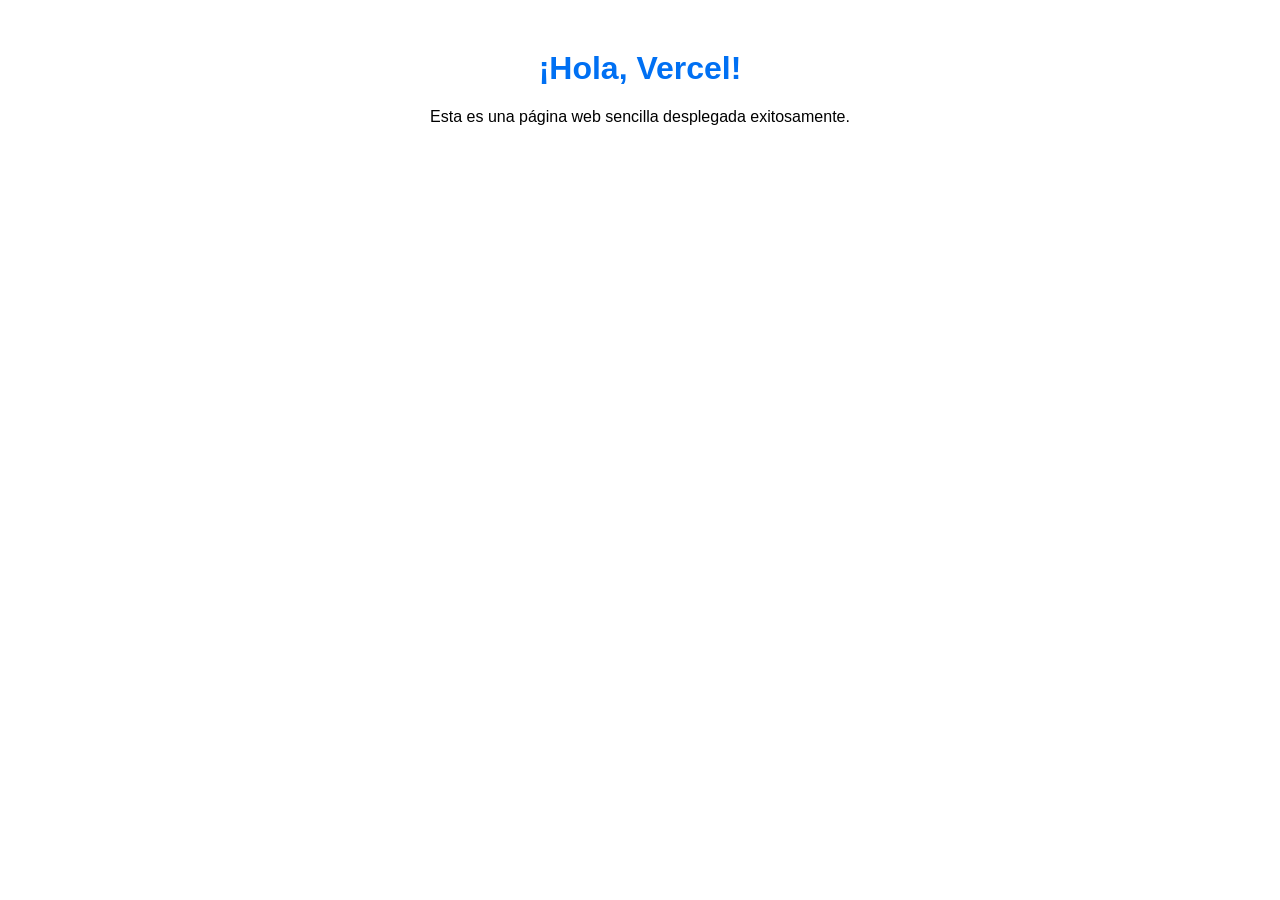
==== index.html @ 817bfa85 "Commit inicial" ====
<!DOCTYPE html>
<html lang="es">
<head>
    <meta charset="UTF-8">
    <meta name="viewport" content="width=device-width, initial-scale=1.0">
    <title>Mi Primera Página en Vercel</title>
    <style>
        body { font-family: Arial, sans-serif; text-align: center; margin-top: 50px; }
        h1 { color: #0070f3; }
    </style>
</head>
<body>
    <h1>¡Hola, Vercel!</h1>
    <p>Esta es una página web sencilla desplegada exitosamente.</p>
</body>
</html>
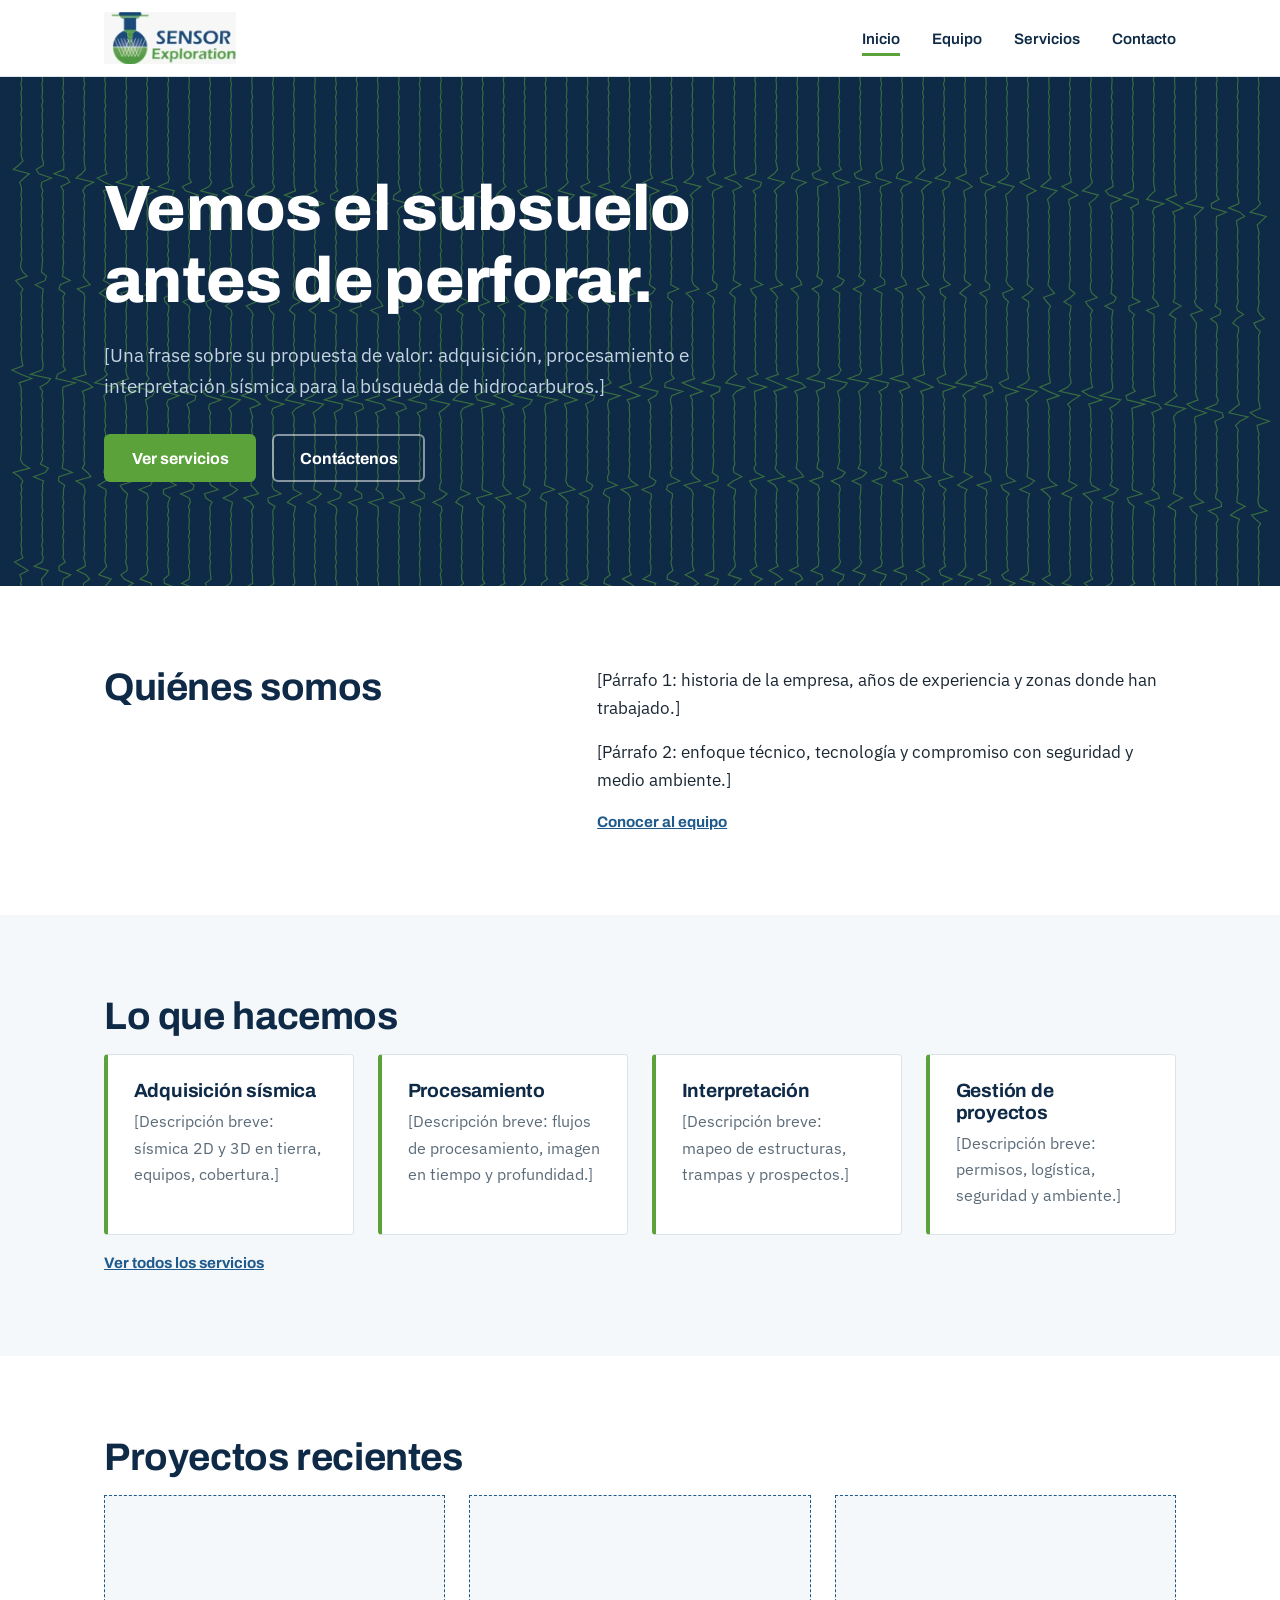
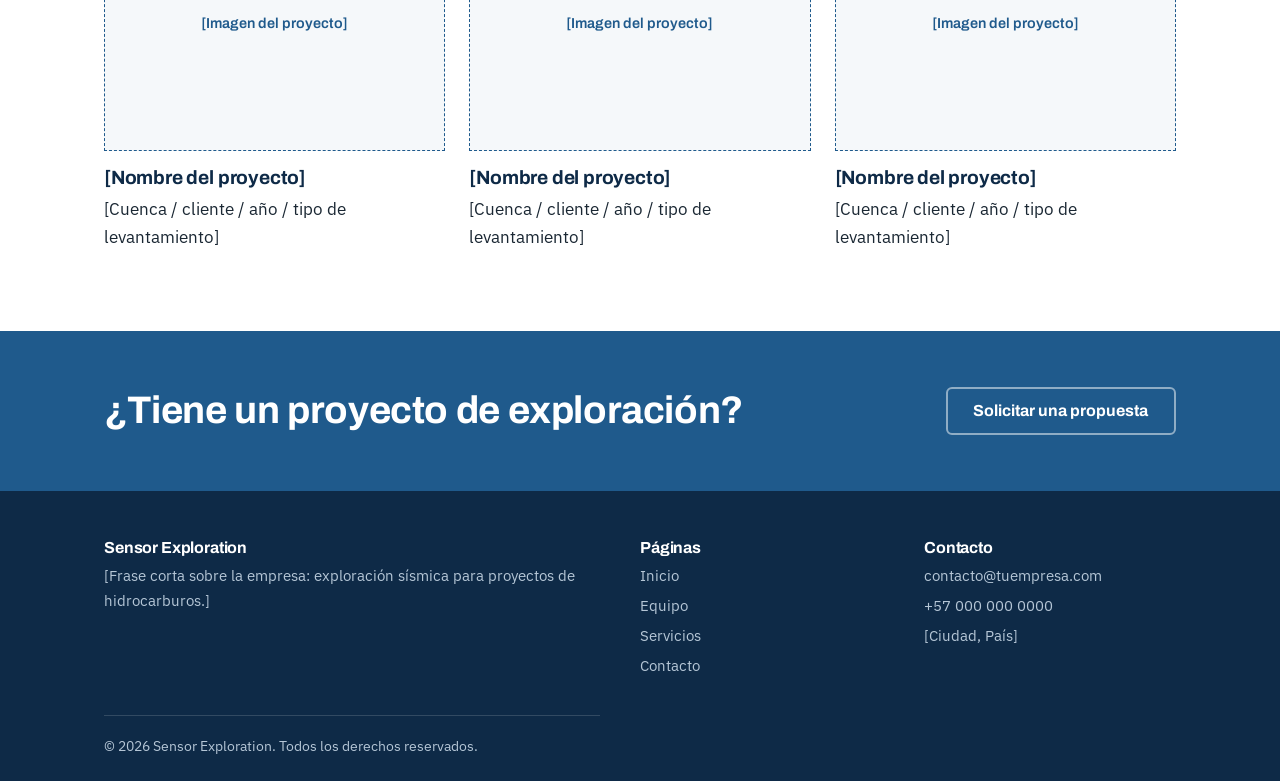
==== commit 57a47211: "Primera actualizacion" ====
--- a/index.html
+++ b/index.html
@@ -1,16 +1,64 @@
 <!DOCTYPE html>
 <html lang="es">
 <head>
-    <meta charset="UTF-8">
-    <meta name="viewport" content="width=device-width, initial-scale=1.0">
-    <title>Mi Primera Página en Vercel</title>
-    <style>
-        body { font-family: Arial, sans-serif; text-align: center; margin-top: 50px; }
-        h1 { color: #0070f3; }
-    </style>
+<meta charset="UTF-8">
+<meta name="viewport" content="width=device-width, initial-scale=1">
+<title>Inicio | Sensor Exploration</title>
+<meta name="description" content="Exploración sísmica para la búsqueda de hidrocarburos.">
+<link rel="icon" href="images/logo.png">
+<link rel="preconnect" href="https://fonts.googleapis.com">
+<link rel="preconnect" href="https://fonts.gstatic.com" crossorigin>
+<link href="https://fonts.googleapis.com/css2?family=Archivo:wght@600;700;800&family=IBM+Plex+Sans:wght@400;500;600&display=swap" rel="stylesheet">
+<link rel="stylesheet" href="css/styles.css">
 </head>
 <body>
-    <h1>¡Hola, Vercel!</h1>
-    <p>Esta es una página web sencilla desplegada exitosamente.</p>
+<header class="site-header">
+  <div class="wrap">
+    <a class="brand" href="index.html"><img src="images/logo.png" alt="Sensor Exploration"></a>
+    <button class="nav-toggle" aria-expanded="false" aria-controls="menu">Menú</button>
+    <nav class="nav" id="menu" aria-label="Principal"><ul><li><a href="index.html" aria-current="page">Inicio</a></li><li><a href="equipo.html">Equipo</a></li><li><a href="servicios.html">Servicios</a></li><li><a href="contacto.html">Contacto</a></li></ul></nav>
+  </div>
+</header>
+<main>
+<section class="hero">
+  <svg id="seismic" aria-hidden="true"></svg>
+  <div class="wrap">
+    <h1>Vemos el subsuelo antes de perforar.</h1>
+    <p>[Una frase sobre su propuesta de valor: adquisición, procesamiento e interpretación sísmica para la búsqueda de hidrocarburos.]</p>
+    <div class="actions"><a class="btn" href="servicios.html">Ver servicios</a><a class="btn ghost" href="contacto.html">Contáctenos</a></div>
+  </div>
+</section>
+<section class="section">
+  <div class="wrap intro">
+    <h2>Quiénes somos</h2>
+    <div><p>[Párrafo 1: historia de la empresa, años de experiencia y zonas donde han trabajado.]</p><p style="margin-top:1rem">[Párrafo 2: enfoque técnico, tecnología y compromiso con seguridad y medio ambiente.]</p><a class="link-more" href="equipo.html">Conocer al equipo</a></div>
+  </div>
+</section>
+<section class="section alt">
+  <div class="wrap">
+    <h2>Lo que hacemos</h2>
+    <div class="grid g4"><article class="card"><h3>Adquisición sísmica</h3><p>[Descripción breve: sísmica 2D y 3D en tierra, equipos, cobertura.]</p></article><article class="card"><h3>Procesamiento</h3><p>[Descripción breve: flujos de procesamiento, imagen en tiempo y profundidad.]</p></article><article class="card"><h3>Interpretación</h3><p>[Descripción breve: mapeo de estructuras, trampas y prospectos.]</p></article><article class="card"><h3>Gestión de proyectos</h3><p>[Descripción breve: permisos, logística, seguridad y ambiente.]</p></article></div>
+    <a class="link-more" href="servicios.html">Ver todos los servicios</a>
+  </div>
+</section>
+<section class="section">
+  <div class="wrap">
+    <h2>Proyectos recientes</h2>
+    <div class="grid g3"><article><div class="img-ph">[Imagen del proyecto]</div><h3 style="margin-top:1rem">[Nombre del proyecto]</h3><p>[Cuenca / cliente / año / tipo de levantamiento]</p></article><article><div class="img-ph">[Imagen del proyecto]</div><h3 style="margin-top:1rem">[Nombre del proyecto]</h3><p>[Cuenca / cliente / año / tipo de levantamiento]</p></article><article><div class="img-ph">[Imagen del proyecto]</div><h3 style="margin-top:1rem">[Nombre del proyecto]</h3><p>[Cuenca / cliente / año / tipo de levantamiento]</p></article></div>
+  </div>
+</section>
+<section class="cta"><div class="wrap"><h2>¿Tiene un proyecto de exploración?</h2><a class="btn ghost" href="contacto.html">Solicitar una propuesta</a></div></section>
+</main>
+<footer class="site-footer">
+  <div class="wrap">
+    <div class="cols">
+      <div><h3>Sensor Exploration</h3><p>[Frase corta sobre la empresa: exploración sísmica para proyectos de hidrocarburos.]</p></div>
+      <div><h3>Páginas</h3><a href="index.html">Inicio</a><a href="equipo.html">Equipo</a><a href="servicios.html">Servicios</a><a href="contacto.html">Contacto</a></div>
+      <div><h3>Contacto</h3><a href="mailto:contacto@tuempresa.com">contacto@tuempresa.com</a><a href="tel:+570000000000">+57 000 000 0000</a><span>[Ciudad, País]</span></div>
+    </div>
+    <p class="copy">© 2026 Sensor Exploration. Todos los derechos reservados.</p>
+  </div>
+</footer>
+<script src="js/main.js"></script>
 </body>
-</html>+</html>
--- a/css/styles.css
+++ b/css/styles.css
@@ -0,0 +1,115 @@
+/* ===== SENSOR EXPLORATION · estilos ===== */
+:root{
+  --navy:#0E2A47;      /* fondo oscuro / títulos */
+  --blue:#1F5A8C;      /* azul del logo */
+  --green:#5BA23A;     /* verde del logo */
+  --green-d:#3F7D26;
+  --ink:#1A2733;
+  --muted:#5B6B79;
+  --line:#DCE4EA;
+  --paper:#F5F8FA;
+  --white:#fff;
+  --f-head:'Archivo',system-ui,sans-serif;
+  --f-body:'IBM Plex Sans',system-ui,sans-serif;
+  --max:1120px;
+}
+*{box-sizing:border-box;margin:0;padding:0}
+html{scroll-behavior:smooth}
+body{font:400 1.0625rem/1.65 var(--f-body);color:var(--ink);background:var(--white)}
+img{max-width:100%;display:block}
+a{color:var(--blue)}
+:focus-visible{outline:3px solid var(--green);outline-offset:2px}
+.wrap{max-width:var(--max);margin:0 auto;padding:0 1.5rem}
+h1,h2,h3{font-family:var(--f-head);color:var(--navy);line-height:1.12;letter-spacing:-.01em}
+h1{font-size:clamp(2.3rem,5.5vw,4rem);font-weight:800}
+h2{font-size:clamp(1.7rem,3.4vw,2.4rem);font-weight:700;margin-bottom:1rem}
+h3{font-size:1.2rem;font-weight:700;margin-bottom:.4rem}
+p{max-width:62ch}
+
+/* Header */
+.site-header{position:sticky;top:0;z-index:10;background:var(--white);border-bottom:1px solid var(--line)}
+.site-header .wrap{display:flex;align-items:center;justify-content:space-between;height:76px}
+.brand img{height:52px;width:auto}
+.nav ul{display:flex;gap:2rem;list-style:none}
+.nav a{font:600 .95rem var(--f-head);text-decoration:none;color:var(--navy);padding:.4rem 0;border-bottom:3px solid transparent}
+.nav a:hover,.nav a[aria-current="page"]{border-color:var(--green)}
+.nav-toggle{display:none;background:none;border:1px solid var(--line);border-radius:6px;padding:.45rem .7rem;font:600 .9rem var(--f-head);color:var(--navy);cursor:pointer}
+
+/* Botones */
+.btn{display:inline-block;font:700 1rem var(--f-head);text-decoration:none;padding:.85rem 1.6rem;border-radius:6px;background:var(--green);color:#fff;border:2px solid var(--green);transition:background .2s}
+.btn:hover{background:var(--green-d);border-color:var(--green-d)}
+.btn.ghost{background:transparent;color:#fff;border-color:rgba(255,255,255,.5)}
+.btn.ghost:hover{background:rgba(255,255,255,.1)}
+
+/* Hero con sismograma */
+.hero{position:relative;background:var(--navy);color:#fff;overflow:hidden}
+.hero .wrap{position:relative;z-index:2;padding-top:6rem;padding-bottom:6.5rem}
+.hero h1{color:#fff;max-width:15ch}
+.hero p{margin:1.4rem 0 2rem;color:#C5D4E2;font-size:1.2rem}
+.hero .actions{display:flex;gap:1rem;flex-wrap:wrap}
+#seismic{position:absolute;inset:0;width:100%;height:100%;z-index:1;opacity:.55}
+.page-hero{background:var(--navy);padding:4rem 0 3.5rem;border-bottom:6px solid var(--green)}
+.page-hero h1{color:#fff;font-size:clamp(2rem,4.5vw,3rem)}
+.page-hero p{color:#C5D4E2;margin-top:.8rem}
+
+/* Secciones */
+.section{padding:5rem 0}
+.section.alt{background:var(--paper)}
+.intro{display:grid;grid-template-columns:1fr 1.3fr;gap:3rem;align-items:start}
+.grid{display:grid;gap:1.5rem}
+.g2{grid-template-columns:repeat(2,1fr)}
+.g3{grid-template-columns:repeat(3,1fr)}
+.g4{grid-template-columns:repeat(4,1fr)}
+.card{background:var(--white);border:1px solid var(--line);border-left:4px solid var(--green);border-radius:4px;padding:1.6rem}
+.card p{color:var(--muted);font-size:1rem}
+.link-more{display:inline-block;margin-top:1.2rem;font:700 .95rem var(--f-head)}
+
+/* Servicios (filas) */
+.service{display:grid;grid-template-columns:260px 1fr;gap:2.5rem;padding:2.5rem 0;border-top:1px solid var(--line)}
+.service:first-of-type{border-top:0}
+.service ul{margin:.8rem 0 0 1.1rem;color:var(--muted)}
+.img-ph{aspect-ratio:4/3;background:var(--paper);border:1px dashed var(--blue);display:grid;place-items:center;color:var(--blue);font:600 .9rem var(--f-head);text-align:center;padding:1rem}
+
+/* Equipo */
+.person .photo{aspect-ratio:1;background:var(--paper);border:1px dashed var(--blue);display:grid;place-items:center;font:800 2.2rem var(--f-head);color:var(--blue);margin-bottom:1rem}
+.person .role{color:var(--green-d);font-weight:600;font-size:.95rem}
+.person p{color:var(--muted);font-size:.95rem;margin-top:.4rem}
+
+/* Banda CTA */
+.cta{background:var(--blue);color:#fff;padding:3.5rem 0}
+.cta .wrap{display:flex;justify-content:space-between;align-items:center;gap:2rem;flex-wrap:wrap}
+.cta h2{color:#fff;margin:0}
+
+/* Contacto */
+.contact{display:grid;grid-template-columns:1.3fr 1fr;gap:3.5rem}
+form label{display:block;font:600 .92rem var(--f-head);margin:1.1rem 0 .35rem;color:var(--navy)}
+form input,form select,form textarea{width:100%;font:inherit;padding:.75rem .9rem;border:1px solid #B7C4CF;border-radius:6px;background:#fff}
+form textarea{min-height:140px;resize:vertical}
+form button{margin-top:1.4rem;cursor:pointer}
+.info dt{font:700 .95rem var(--f-head);color:var(--navy);margin-top:1.3rem}
+.info dd{color:var(--muted)}
+.map-ph{margin-top:1.5rem;aspect-ratio:16/10}
+
+/* Footer */
+.site-footer{background:var(--navy);color:#B5C6D6;padding:3rem 0 1.5rem;font-size:.95rem}
+.site-footer .cols{display:grid;grid-template-columns:2fr 1fr 1fr;gap:2rem}
+.site-footer h3{color:#fff;font-size:1rem}
+.site-footer a{color:#B5C6D6;text-decoration:none;display:block;margin:.3rem 0}
+.site-footer a:hover{color:#fff}
+.site-footer .copy{margin-top:2rem;padding-top:1.2rem;border-top:1px solid rgba(255,255,255,.15);font-size:.85rem}
+
+/* Responsive */
+@media(max-width:900px){
+  .g3,.g4{grid-template-columns:repeat(2,1fr)}
+  .intro,.contact,.service{grid-template-columns:1fr}
+  .site-footer .cols{grid-template-columns:1fr}
+}
+@media(max-width:640px){
+  .g2,.g3,.g4{grid-template-columns:1fr}
+  .nav-toggle{display:block}
+  .nav{display:none;position:absolute;top:76px;left:0;right:0;background:#fff;border-bottom:1px solid var(--line);padding:1rem 1.5rem}
+  .nav.open{display:block}
+  .nav ul{flex-direction:column;gap:.6rem}
+  .section{padding:3.5rem 0}
+}
+@media(prefers-reduced-motion:reduce){*{transition:none!important}html{scroll-behavior:auto}}
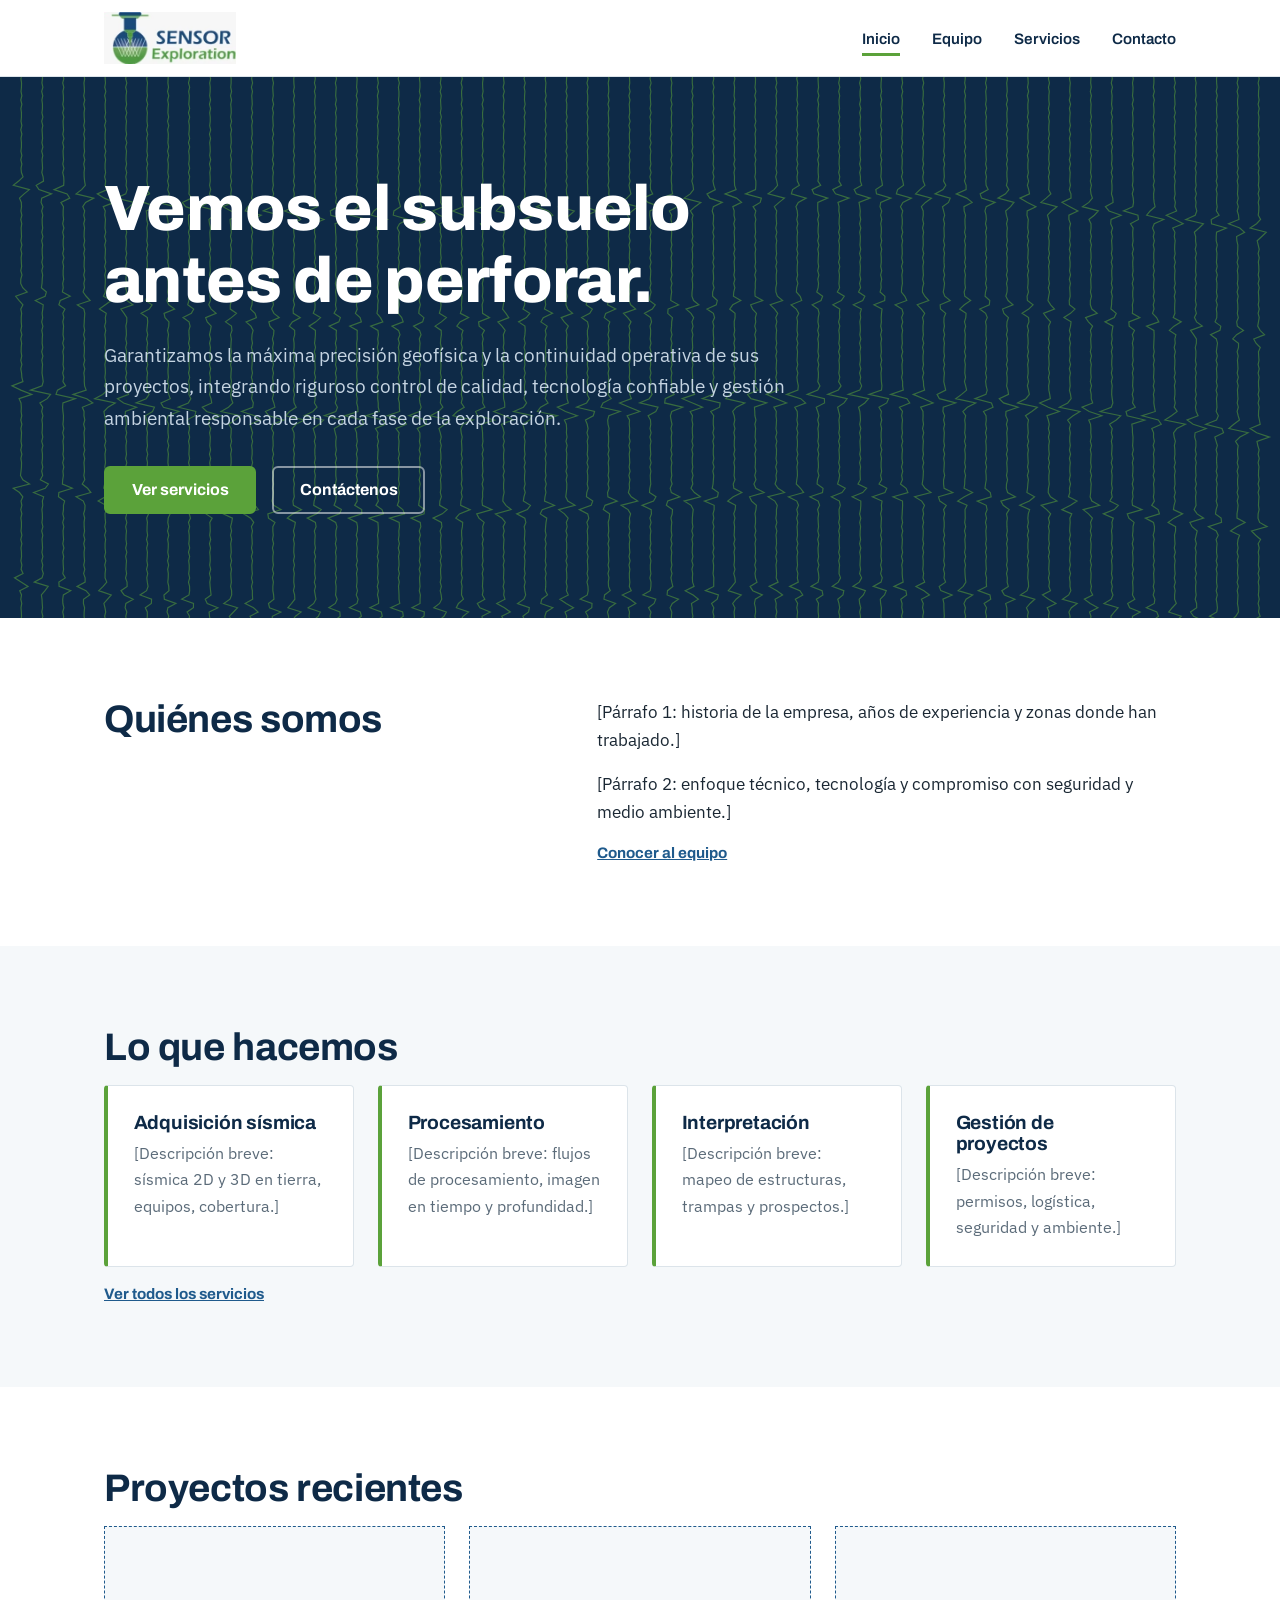
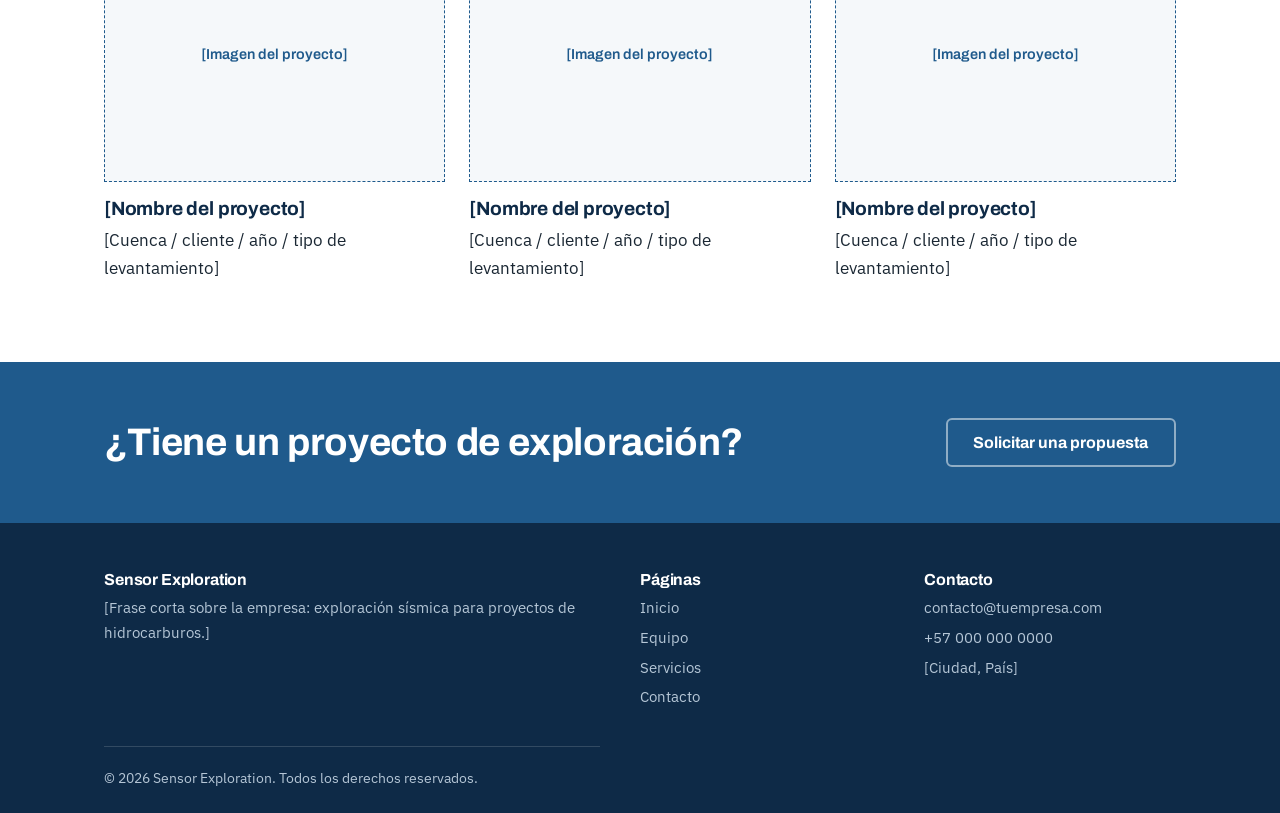
==== commit 25a600a2: "Segunda actualizacion" ====
--- a/index.html
+++ b/index.html
@@ -24,7 +24,7 @@
   <svg id="seismic" aria-hidden="true"></svg>
   <div class="wrap">
     <h1>Vemos el subsuelo antes de perforar.</h1>
-    <p>[Una frase sobre su propuesta de valor: adquisición, procesamiento e interpretación sísmica para la búsqueda de hidrocarburos.]</p>
+    <p>Garantizamos la máxima precisión geofísica y la continuidad operativa de sus proyectos, integrando riguroso control de calidad, tecnología confiable y gestión ambiental responsable en cada fase de la exploración.</p>
     <div class="actions"><a class="btn" href="servicios.html">Ver servicios</a><a class="btn ghost" href="contacto.html">Contáctenos</a></div>
   </div>
 </section>
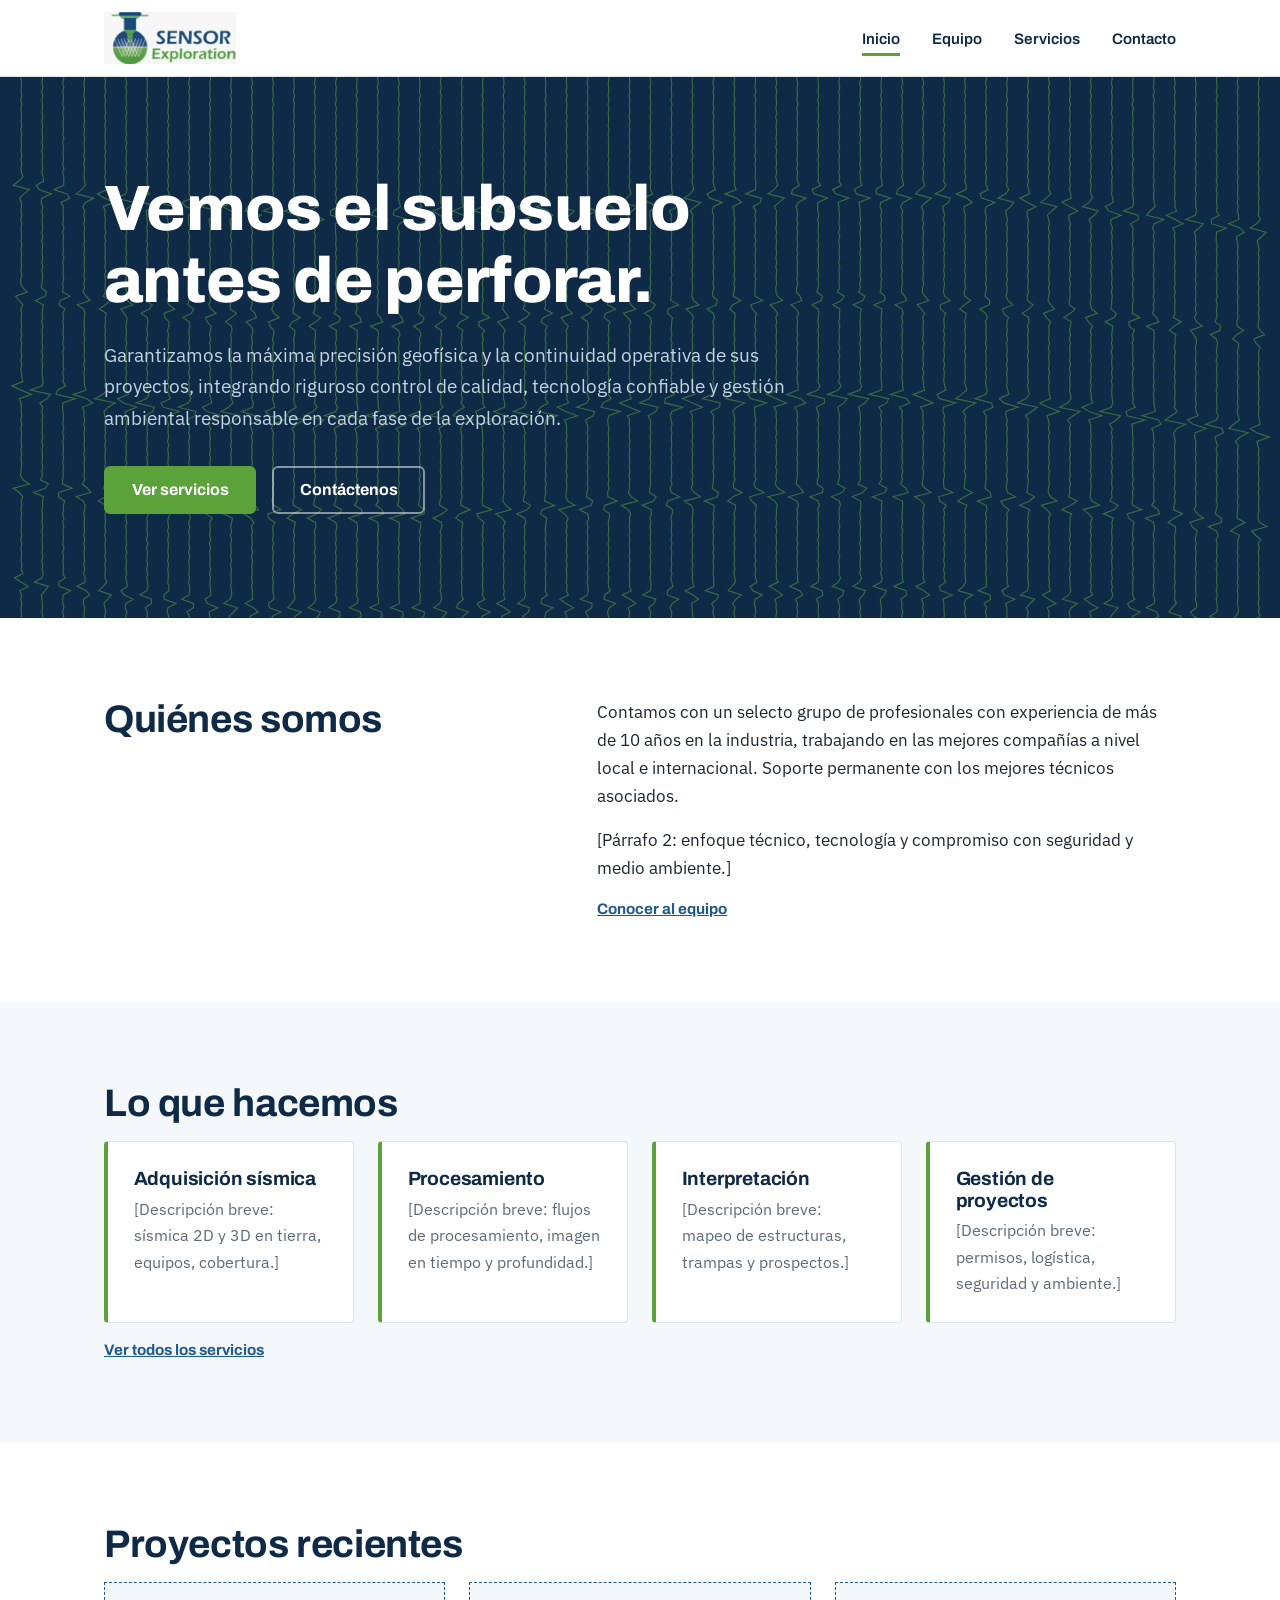
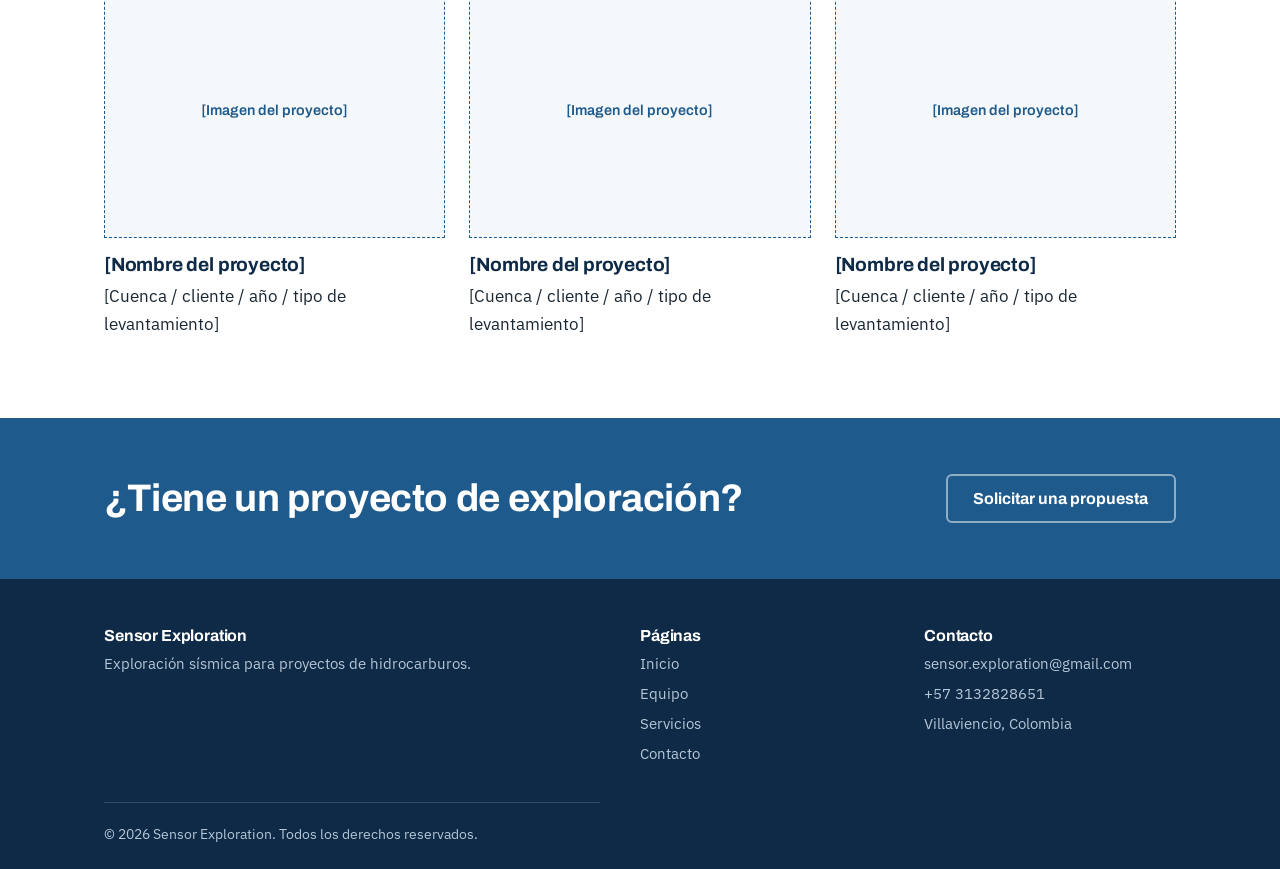
==== commit ec1a31ec: "cuarta actualizacion" ====
--- a/index.html
+++ b/index.html
@@ -31,7 +31,7 @@
 <section class="section">
   <div class="wrap intro">
     <h2>Quiénes somos</h2>
-    <div><p>[Párrafo 1: historia de la empresa, años de experiencia y zonas donde han trabajado.]</p><p style="margin-top:1rem">[Párrafo 2: enfoque técnico, tecnología y compromiso con seguridad y medio ambiente.]</p><a class="link-more" href="equipo.html">Conocer al equipo</a></div>
+    <div><p>Contamos con un selecto grupo de profesionales con experiencia de más de 10 años en la industria, trabajando en las mejores compañías a nivel local e internacional. Soporte permanente con los mejores técnicos asociados.</p><p style="margin-top:1rem">[Párrafo 2: enfoque técnico, tecnología y compromiso con seguridad y medio ambiente.]</p><a class="link-more" href="equipo.html">Conocer al equipo</a></div>
   </div>
 </section>
 <section class="section alt">
@@ -52,9 +52,9 @@
 <footer class="site-footer">
   <div class="wrap">
     <div class="cols">
-      <div><h3>Sensor Exploration</h3><p>[Frase corta sobre la empresa: exploración sísmica para proyectos de hidrocarburos.]</p></div>
+      <div><h3>Sensor Exploration</h3><p>Exploración sísmica para proyectos de hidrocarburos.</p></div>
       <div><h3>Páginas</h3><a href="index.html">Inicio</a><a href="equipo.html">Equipo</a><a href="servicios.html">Servicios</a><a href="contacto.html">Contacto</a></div>
-      <div><h3>Contacto</h3><a href="mailto:contacto@tuempresa.com">contacto@tuempresa.com</a><a href="tel:+570000000000">+57 000 000 0000</a><span>[Ciudad, País]</span></div>
+      <div><h3>Contacto</h3><a href="mailto:sensor.exploration@gmail.com">sensor.exploration@gmail.com</a><a href="tel:+573132828651">+57 3132828651</a><span>Villaviencio, Colombia</span></div>
     </div>
     <p class="copy">© 2026 Sensor Exploration. Todos los derechos reservados.</p>
   </div>
--- a/css/styles.css
+++ b/css/styles.css
@@ -68,7 +68,8 @@
 .service{display:grid;grid-template-columns:260px 1fr;gap:2.5rem;padding:2.5rem 0;border-top:1px solid var(--line)}
 .service:first-of-type{border-top:0}
 .service ul{margin:.8rem 0 0 1.1rem;color:var(--muted)}
-.img-ph{aspect-ratio:4/3;background:var(--paper);border:1px dashed var(--blue);display:grid;place-items:center;color:var(--blue);font:600 .9rem var(--f-head);text-align:center;padding:1rem}
+.img-ph{aspect-ratio:4/3;background:var(--paper);border:1px dashed var(--blue);display:grid;place-items:center;color:var(--blue);font:600 .9rem var(--f-head);text-align:center;padding:1rem;overflow:hidden}
+.img-ph img{display:block;width:100%;height:100%;object-fit:contain}
 
 /* Equipo */
 .person .photo{aspect-ratio:1;background:var(--paper);border:1px dashed var(--blue);display:grid;place-items:center;font:800 2.2rem var(--f-head);color:var(--blue);margin-bottom:1rem}
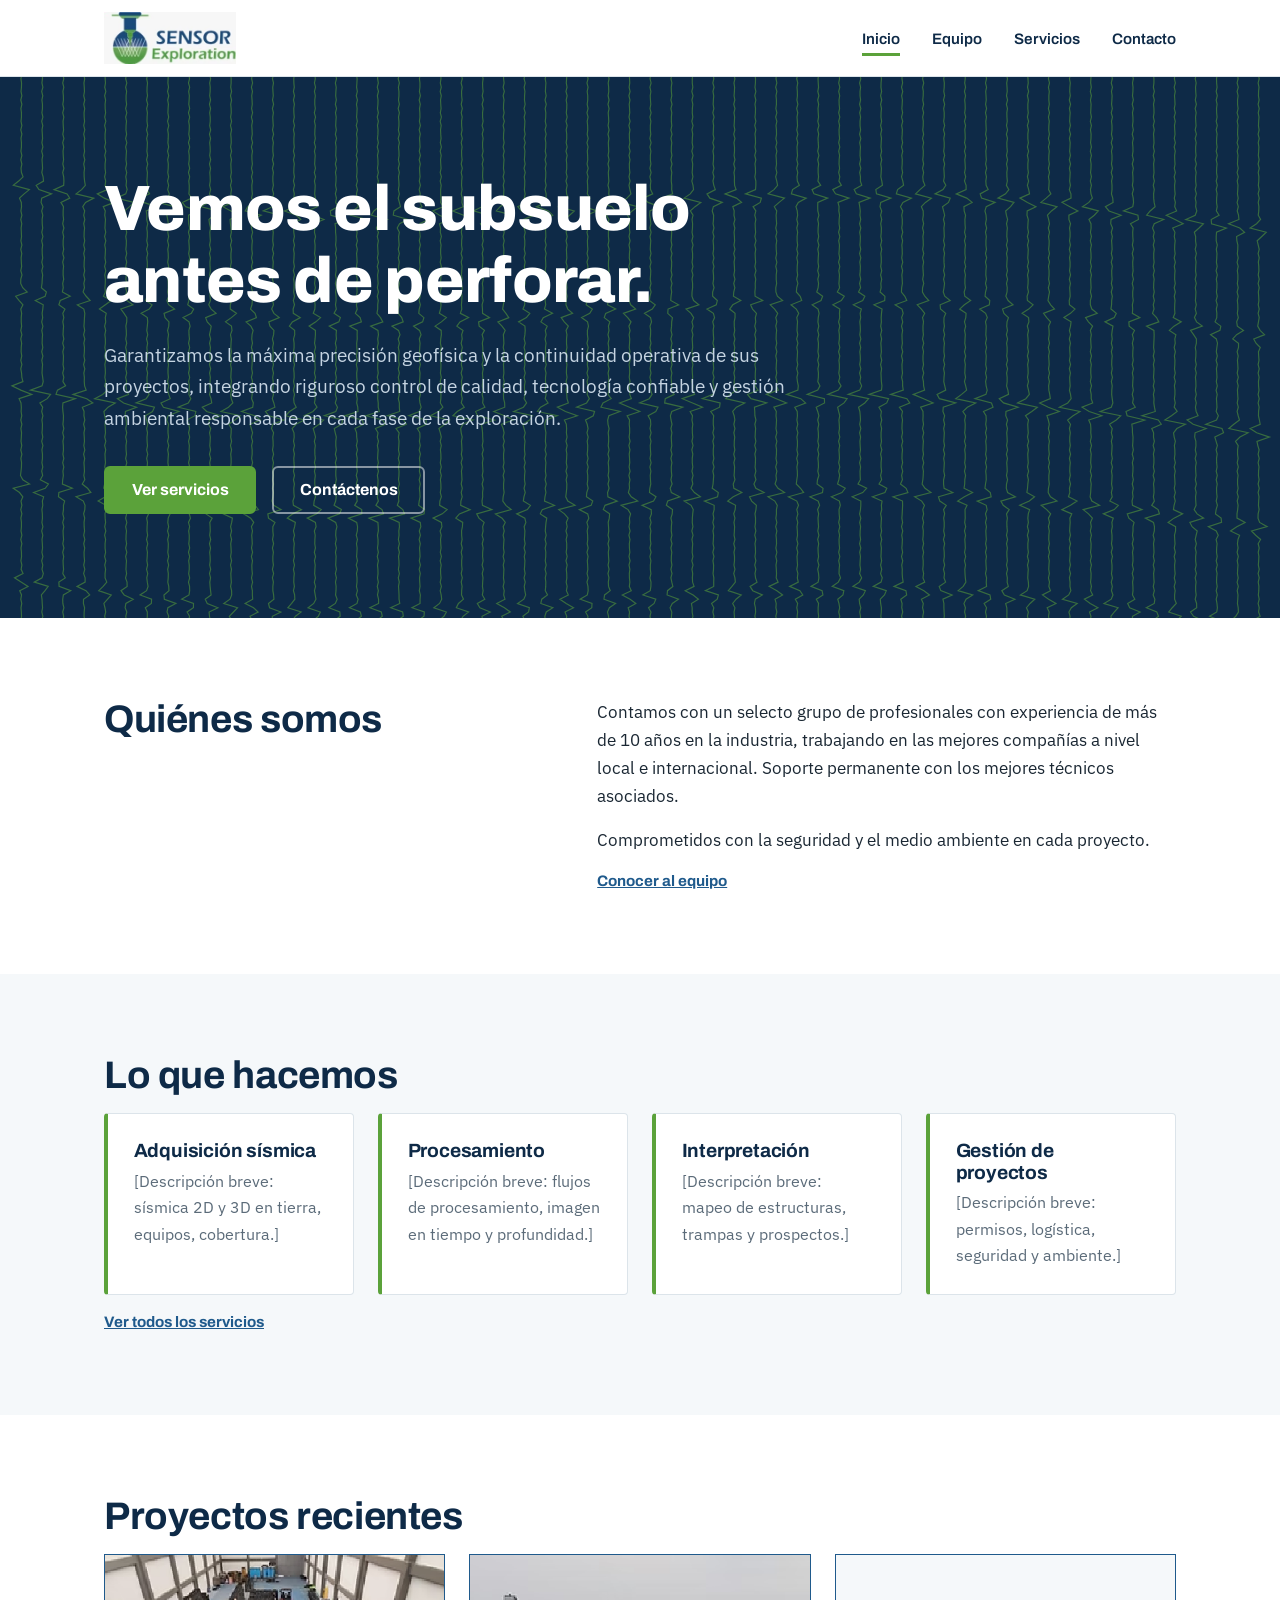
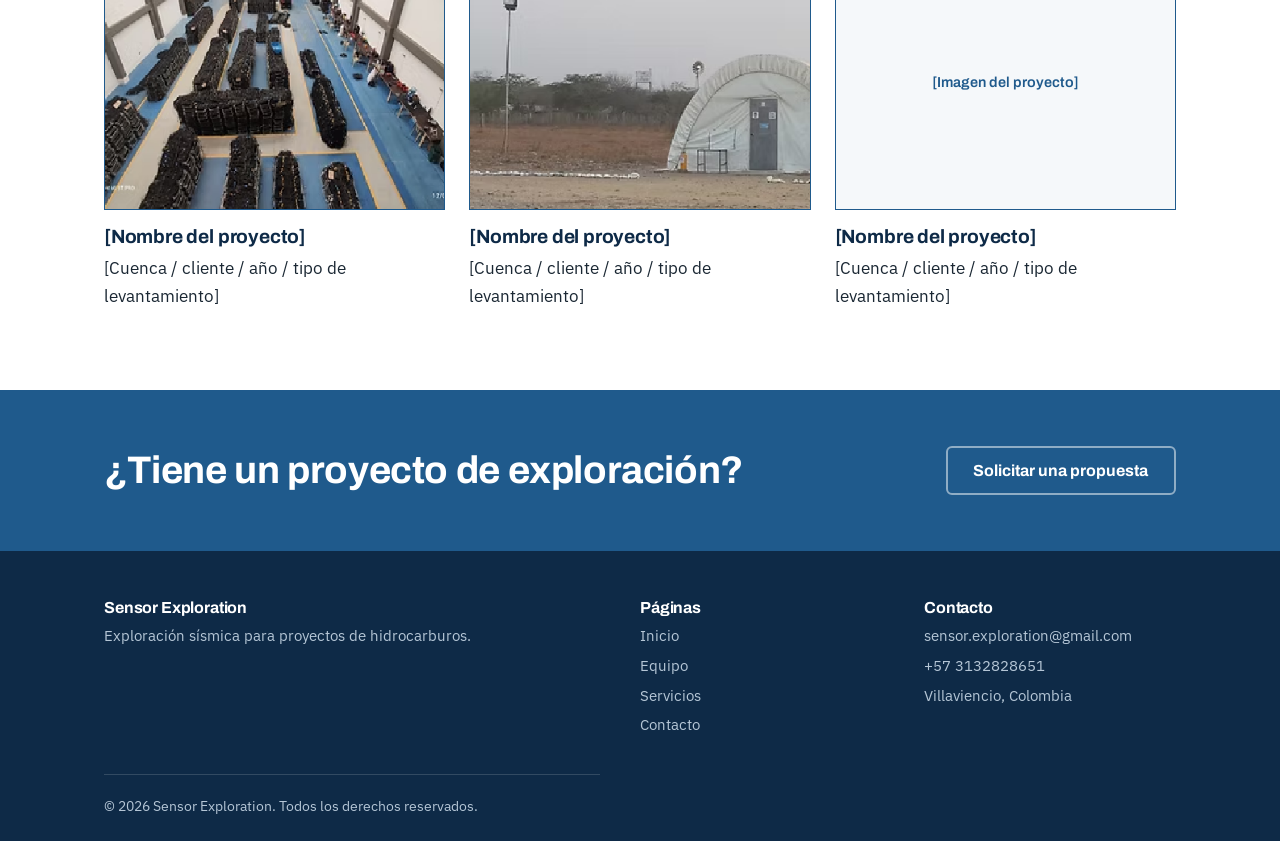
==== commit 54d1ba81: "quinta actualizacion" ====
--- a/index.html
+++ b/index.html
@@ -31,7 +31,7 @@
 <section class="section">
   <div class="wrap intro">
     <h2>Quiénes somos</h2>
-    <div><p>Contamos con un selecto grupo de profesionales con experiencia de más de 10 años en la industria, trabajando en las mejores compañías a nivel local e internacional. Soporte permanente con los mejores técnicos asociados.</p><p style="margin-top:1rem">[Párrafo 2: enfoque técnico, tecnología y compromiso con seguridad y medio ambiente.]</p><a class="link-more" href="equipo.html">Conocer al equipo</a></div>
+    <div><p>Contamos con un selecto grupo de profesionales con experiencia de más de 10 años en la industria, trabajando en las mejores compañías a nivel local e internacional. Soporte permanente con los mejores técnicos asociados.</p><p style="margin-top:1rem">Comprometidos con la seguridad y el medio ambiente en cada proyecto.</p><a class="link-more" href="equipo.html">Conocer al equipo</a></div>
   </div>
 </section>
 <section class="section alt">
@@ -44,7 +44,7 @@
 <section class="section">
   <div class="wrap">
     <h2>Proyectos recientes</h2>
-    <div class="grid g3"><article><div class="img-ph">[Imagen del proyecto]</div><h3 style="margin-top:1rem">[Nombre del proyecto]</h3><p>[Cuenca / cliente / año / tipo de levantamiento]</p></article><article><div class="img-ph">[Imagen del proyecto]</div><h3 style="margin-top:1rem">[Nombre del proyecto]</h3><p>[Cuenca / cliente / año / tipo de levantamiento]</p></article><article><div class="img-ph">[Imagen del proyecto]</div><h3 style="margin-top:1rem">[Nombre del proyecto]</h3><p>[Cuenca / cliente / año / tipo de levantamiento]</p></article></div>
+    <div class="grid g3"><article><div class="img-ph"><img src="images/Proyecto1.png" alt="Proyecto 1"></div><h3 style="margin-top:1rem">[Nombre del proyecto]</h3><p>[Cuenca / cliente / año / tipo de levantamiento]</p></article><article><div class="img-ph"><img src="images/Proyectocarpa1.png" alt="Proyecto Carpa 1"></div><h3 style="margin-top:1rem">[Nombre del proyecto]</h3><p>[Cuenca / cliente / año / tipo de levantamiento]</p></article><article><div class="img-ph">[Imagen del proyecto]</div><h3 style="margin-top:1rem">[Nombre del proyecto]</h3><p>[Cuenca / cliente / año / tipo de levantamiento]</p></article></div>
   </div>
 </section>
 <section class="cta"><div class="wrap"><h2>¿Tiene un proyecto de exploración?</h2><a class="btn ghost" href="contacto.html">Solicitar una propuesta</a></div></section>
--- a/css/styles.css
+++ b/css/styles.css
@@ -68,8 +68,8 @@
 .service{display:grid;grid-template-columns:260px 1fr;gap:2.5rem;padding:2.5rem 0;border-top:1px solid var(--line)}
 .service:first-of-type{border-top:0}
 .service ul{margin:.8rem 0 0 1.1rem;color:var(--muted)}
-.img-ph{aspect-ratio:4/3;background:var(--paper);border:1px dashed var(--blue);display:grid;place-items:center;color:var(--blue);font:600 .9rem var(--f-head);text-align:center;padding:1rem;overflow:hidden}
-.img-ph img{display:block;width:100%;height:100%;object-fit:contain}
+.img-ph{aspect-ratio:4/3;background:var(--paper);border:1px solid var(--blue);display:grid;place-items:center;color:var(--blue);font:600 .9rem var(--f-head);text-align:center;padding:0;overflow:hidden}
+.img-ph img{display:block;width:100%;height:100%;object-fit:cover}
 
 /* Equipo */
 .person .photo{aspect-ratio:1;background:var(--paper);border:1px dashed var(--blue);display:grid;place-items:center;font:800 2.2rem var(--f-head);color:var(--blue);margin-bottom:1rem}
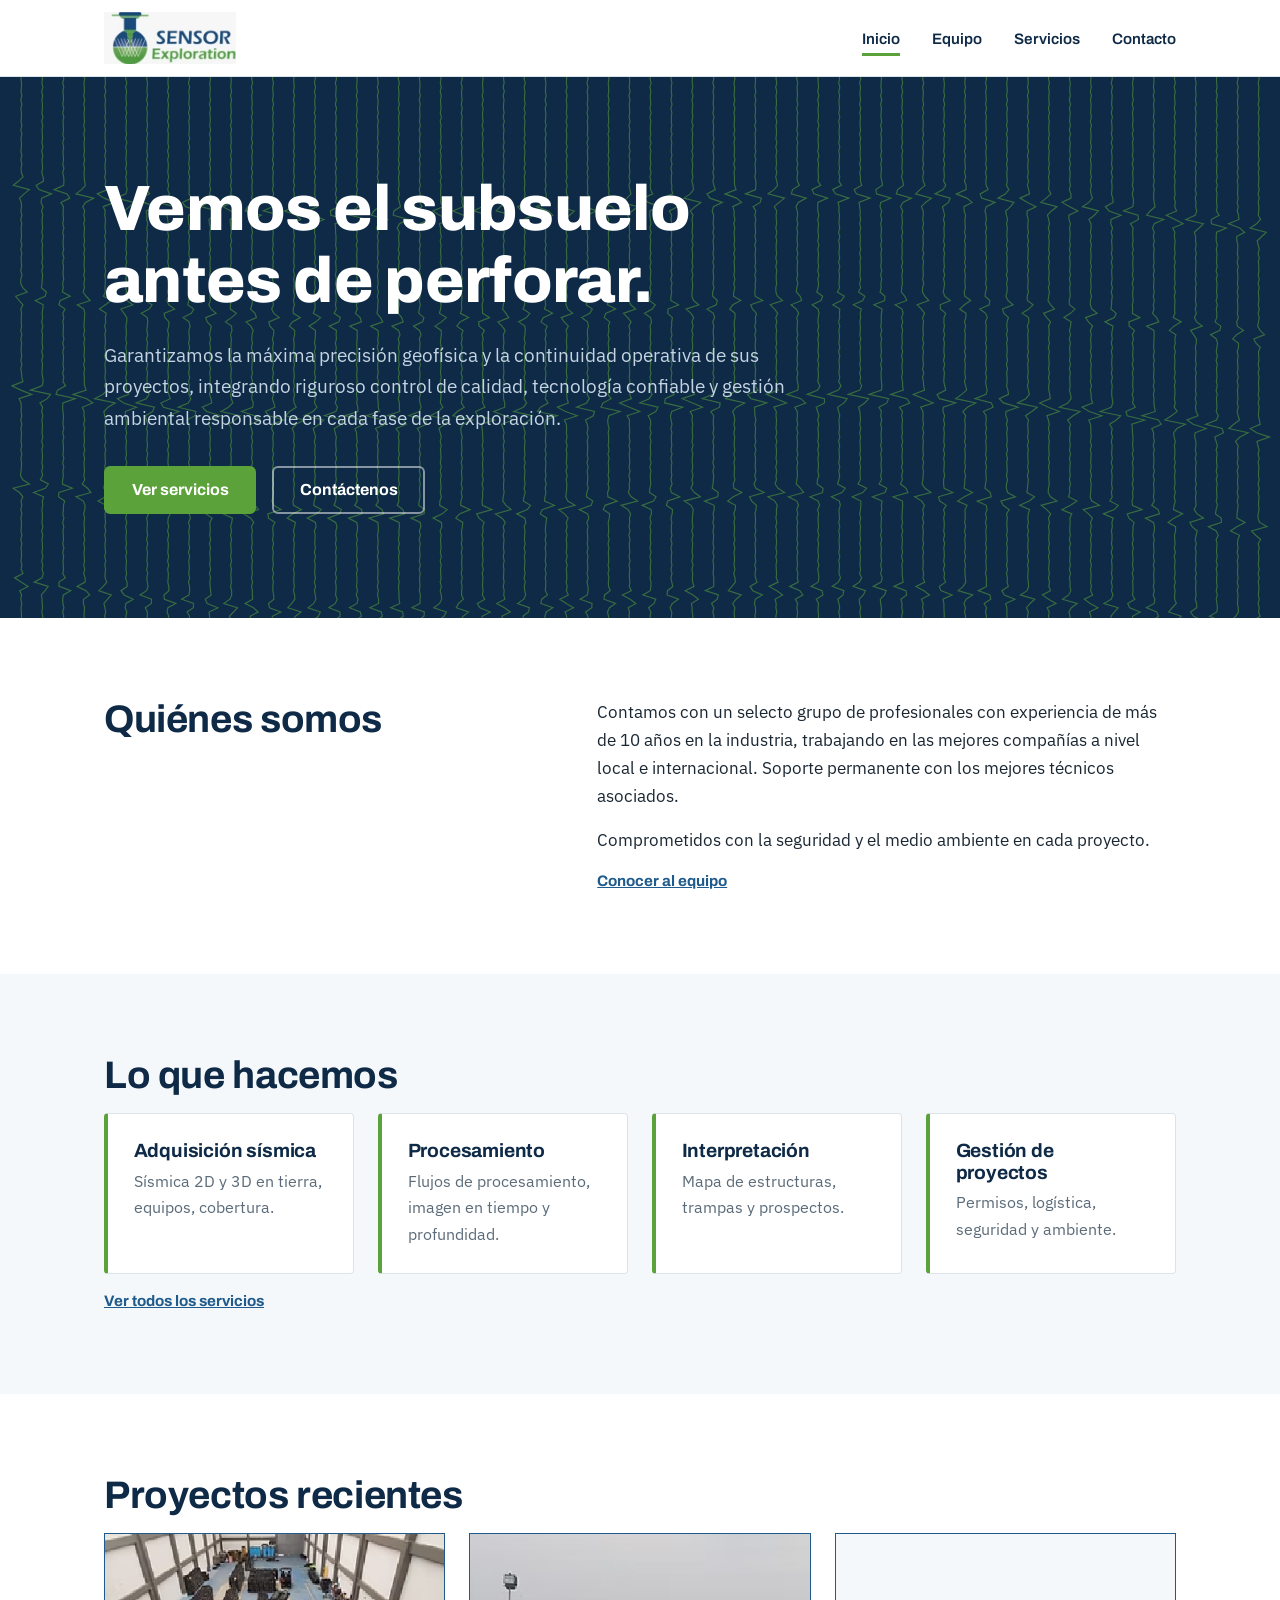
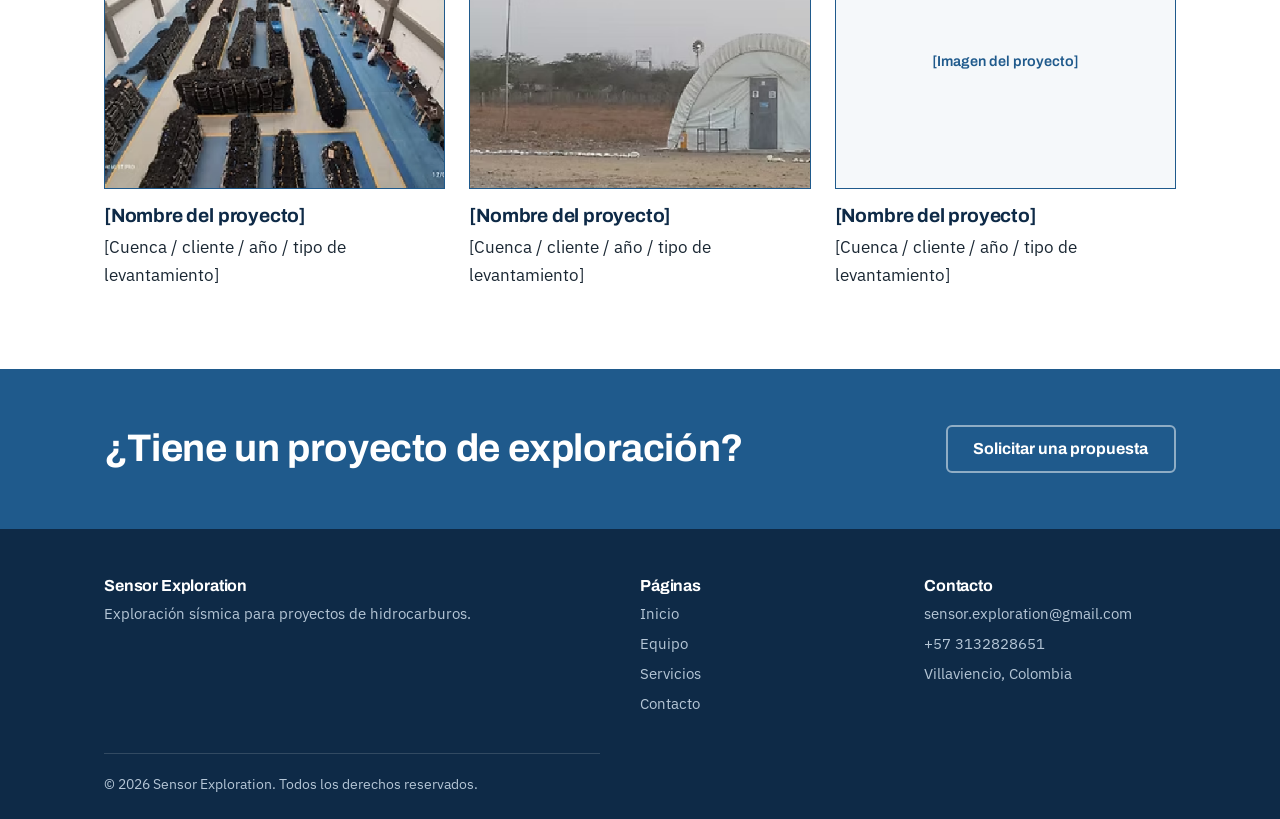
==== commit f43cd325: "sexta actualizacion" ====
--- a/index.html
+++ b/index.html
@@ -37,7 +37,7 @@
 <section class="section alt">
   <div class="wrap">
     <h2>Lo que hacemos</h2>
-    <div class="grid g4"><article class="card"><h3>Adquisición sísmica</h3><p>[Descripción breve: sísmica 2D y 3D en tierra, equipos, cobertura.]</p></article><article class="card"><h3>Procesamiento</h3><p>[Descripción breve: flujos de procesamiento, imagen en tiempo y profundidad.]</p></article><article class="card"><h3>Interpretación</h3><p>[Descripción breve: mapeo de estructuras, trampas y prospectos.]</p></article><article class="card"><h3>Gestión de proyectos</h3><p>[Descripción breve: permisos, logística, seguridad y ambiente.]</p></article></div>
+    <div class="grid g4"><article class="card"><h3>Adquisición sísmica</h3><p>Sísmica 2D y 3D en tierra, equipos, cobertura.</p></article><article class="card"><h3>Procesamiento</h3><p>Flujos de procesamiento, imagen en tiempo y profundidad.</p></article><article class="card"><h3>Interpretación</h3><p>Mapa de estructuras, trampas y prospectos.</p></article><article class="card"><h3>Gestión de proyectos</h3><p>Permisos, logística, seguridad y ambiente.</p></article></div>
     <a class="link-more" href="servicios.html">Ver todos los servicios</a>
   </div>
 </section>
